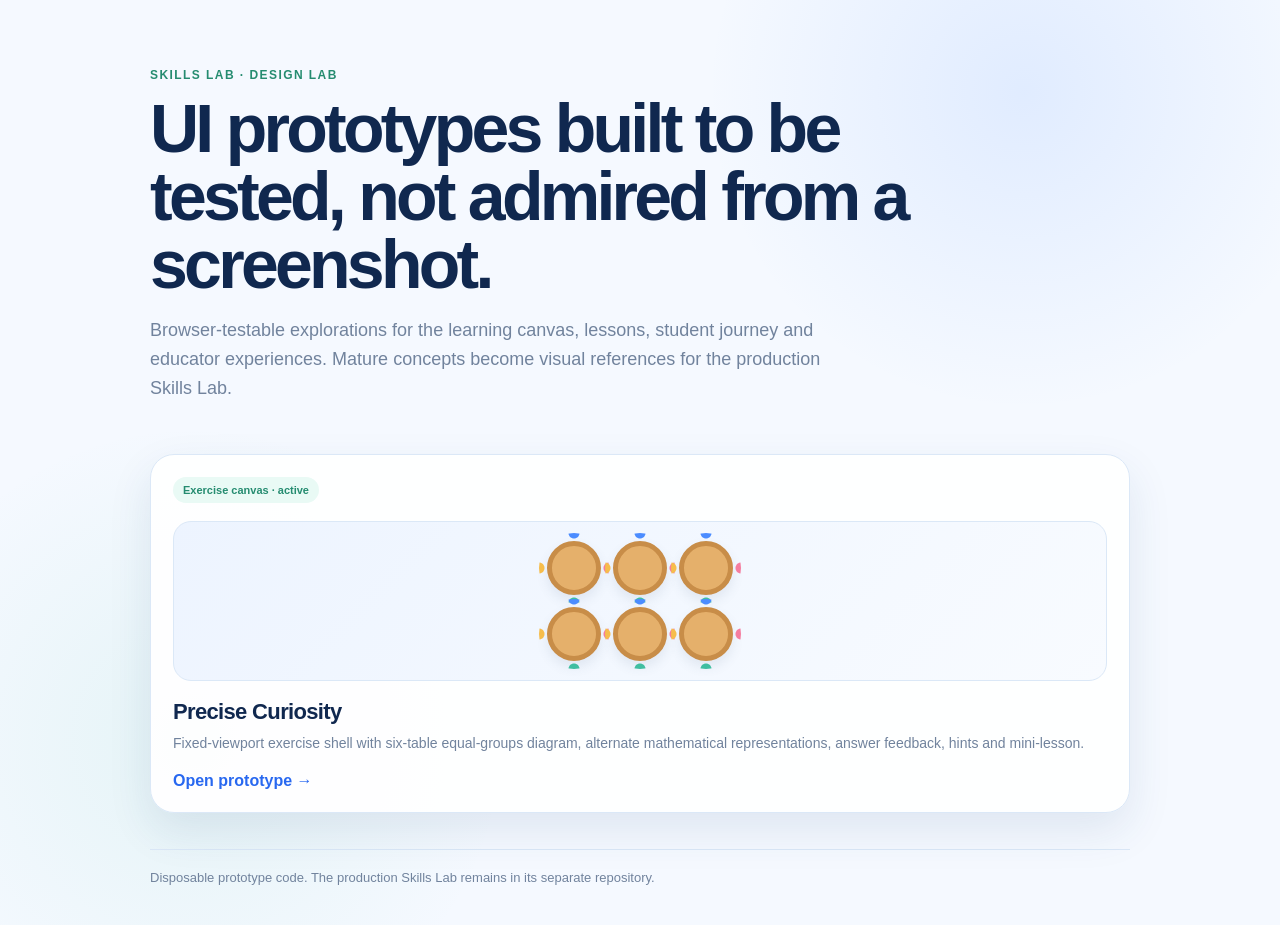
==== index.html @ cfadf21e "Add prototype catalogue landing page" ====
<!doctype html>
<html lang="en">
<head>
  <meta charset="utf-8" />
  <meta name="viewport" content="width=device-width, initial-scale=1" />
  <title>Skills Lab UI Prototypes</title>
  <style>
    :root{--ink:#10284f;--muted:#71839d;--line:#dbe8f7;--canvas:#f5f9ff;--surface:#fff;--blue:#2868f0;--mint:#40bea1;--yellow:#f6bd4c;--shadow:0 18px 44px rgba(33,72,122,.10)}
    *{box-sizing:border-box} body{margin:0;font-family:Inter,ui-sans-serif,-apple-system,BlinkMacSystemFont,"Segoe UI",sans-serif;color:var(--ink);background:radial-gradient(circle at 80% 10%,rgba(75,140,255,.12),transparent 24%),radial-gradient(circle at 15% 80%,rgba(64,190,161,.09),transparent 24%),var(--canvas);min-height:100vh;padding:40px 20px}
    main{max-width:980px;margin:0 auto}.eyebrow{font-size:12px;font-weight:850;letter-spacing:.12em;text-transform:uppercase;color:#258c70}.hero{padding:28px 0 34px}h1{font-size:clamp(36px,7vw,68px);line-height:1;letter-spacing:-.055em;margin:12px 0 18px;max-width:760px}.lead{color:var(--muted);font-size:18px;line-height:1.6;max-width:680px}.grid{display:grid;grid-template-columns:repeat(auto-fit,minmax(260px,1fr));gap:18px}.card{background:rgba(255,255,255,.94);border:1px solid var(--line);border-radius:24px;padding:22px;box-shadow:var(--shadow);text-decoration:none;color:inherit;transition:.18s ease}.card:hover{transform:translateY(-2px);border-color:#a8c8ff}.badge{display:inline-flex;align-items:center;gap:8px;background:#e9faf5;color:#258c70;border-radius:999px;padding:7px 10px;font-size:11px;font-weight:850}.visual{height:160px;border-radius:18px;margin:18px 0;background:linear-gradient(135deg,#edf4ff,#f8fbff);border:1px solid var(--line);display:grid;place-items:center;overflow:hidden}.tables{display:grid;grid-template-columns:repeat(3,54px);gap:12px}.table{width:54px;height:54px;border-radius:50%;background:#e5b06b;border:5px solid #c88d48;box-shadow:0 6px 12px rgba(65,84,115,.10);position:relative}.table:before{content:"";position:absolute;inset:-13px;border-radius:50%;background:radial-gradient(circle at 50% 0,#4b8cff 0 5px,transparent 6px),radial-gradient(circle at 100% 50%,#f57d9f 0 5px,transparent 6px),radial-gradient(circle at 50% 100%,#40bea1 0 5px,transparent 6px),radial-gradient(circle at 0 50%,#f6bd4c 0 5px,transparent 6px)}h2{font-size:22px;letter-spacing:-.03em;margin:0 0 8px}.meta{color:var(--muted);font-size:14px;line-height:1.5}.open{display:inline-flex;margin-top:18px;color:var(--blue);font-weight:850;align-items:center;gap:6px}.footer{margin-top:36px;padding-top:20px;border-top:1px solid var(--line);color:var(--muted);font-size:13px}
  </style>
</head>
<body>
  <main>
    <section class="hero">
      <div class="eyebrow">Skills Lab · Design Lab</div>
      <h1>UI prototypes built to be tested, not admired from a screenshot.</h1>
      <p class="lead">Browser-testable explorations for the learning canvas, lessons, student journey and educator experiences. Mature concepts become visual references for the production Skills Lab.</p>
    </section>
    <section class="grid" aria-label="Available prototypes">
      <a class="card" href="./prototypes/precise-curiosity/">
        <span class="badge">Exercise canvas · active</span>
        <div class="visual" aria-hidden="true"><div class="tables"><span class="table"></span><span class="table"></span><span class="table"></span><span class="table"></span><span class="table"></span><span class="table"></span></div></div>
        <h2>Precise Curiosity</h2>
        <div class="meta">Fixed-viewport exercise shell with six-table equal-groups diagram, alternate mathematical representations, answer feedback, hints and mini-lesson.</div>
        <span class="open">Open prototype →</span>
      </a>
    </section>
    <div class="footer">Disposable prototype code. The production Skills Lab remains in its separate repository.</div>
  </main>
</body>
</html>
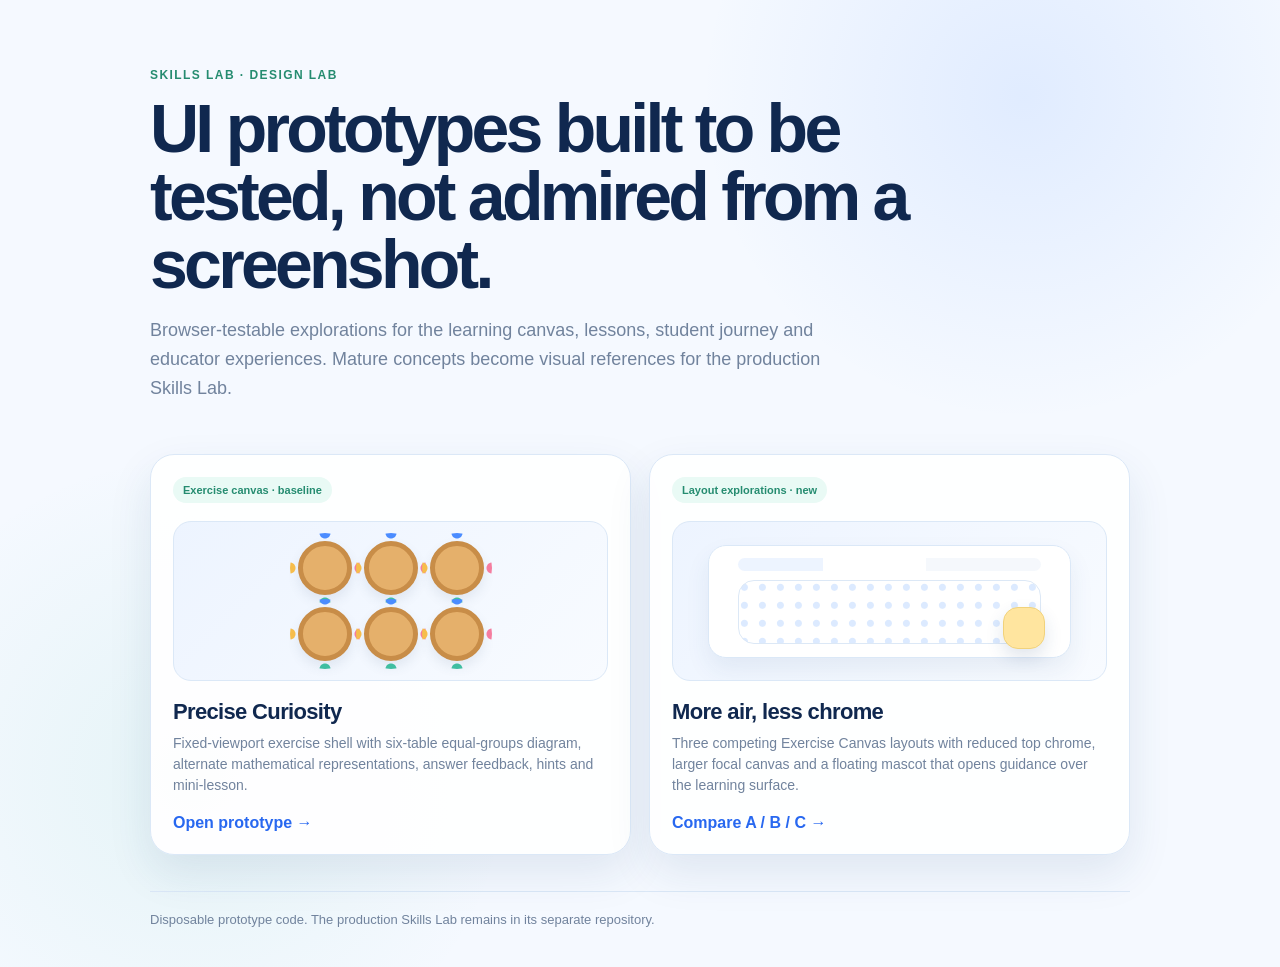
==== commit 1a48158f: "Add layout exploration gallery to prototype catalog" ====
--- a/index.html
+++ b/index.html
@@ -7,7 +7,7 @@
   <style>
     :root{--ink:#10284f;--muted:#71839d;--line:#dbe8f7;--canvas:#f5f9ff;--surface:#fff;--blue:#2868f0;--mint:#40bea1;--yellow:#f6bd4c;--shadow:0 18px 44px rgba(33,72,122,.10)}
     *{box-sizing:border-box} body{margin:0;font-family:Inter,ui-sans-serif,-apple-system,BlinkMacSystemFont,"Segoe UI",sans-serif;color:var(--ink);background:radial-gradient(circle at 80% 10%,rgba(75,140,255,.12),transparent 24%),radial-gradient(circle at 15% 80%,rgba(64,190,161,.09),transparent 24%),var(--canvas);min-height:100vh;padding:40px 20px}
-    main{max-width:980px;margin:0 auto}.eyebrow{font-size:12px;font-weight:850;letter-spacing:.12em;text-transform:uppercase;color:#258c70}.hero{padding:28px 0 34px}h1{font-size:clamp(36px,7vw,68px);line-height:1;letter-spacing:-.055em;margin:12px 0 18px;max-width:760px}.lead{color:var(--muted);font-size:18px;line-height:1.6;max-width:680px}.grid{display:grid;grid-template-columns:repeat(auto-fit,minmax(260px,1fr));gap:18px}.card{background:rgba(255,255,255,.94);border:1px solid var(--line);border-radius:24px;padding:22px;box-shadow:var(--shadow);text-decoration:none;color:inherit;transition:.18s ease}.card:hover{transform:translateY(-2px);border-color:#a8c8ff}.badge{display:inline-flex;align-items:center;gap:8px;background:#e9faf5;color:#258c70;border-radius:999px;padding:7px 10px;font-size:11px;font-weight:850}.visual{height:160px;border-radius:18px;margin:18px 0;background:linear-gradient(135deg,#edf4ff,#f8fbff);border:1px solid var(--line);display:grid;place-items:center;overflow:hidden}.tables{display:grid;grid-template-columns:repeat(3,54px);gap:12px}.table{width:54px;height:54px;border-radius:50%;background:#e5b06b;border:5px solid #c88d48;box-shadow:0 6px 12px rgba(65,84,115,.10);position:relative}.table:before{content:"";position:absolute;inset:-13px;border-radius:50%;background:radial-gradient(circle at 50% 0,#4b8cff 0 5px,transparent 6px),radial-gradient(circle at 100% 50%,#f57d9f 0 5px,transparent 6px),radial-gradient(circle at 50% 100%,#40bea1 0 5px,transparent 6px),radial-gradient(circle at 0 50%,#f6bd4c 0 5px,transparent 6px)}h2{font-size:22px;letter-spacing:-.03em;margin:0 0 8px}.meta{color:var(--muted);font-size:14px;line-height:1.5}.open{display:inline-flex;margin-top:18px;color:var(--blue);font-weight:850;align-items:center;gap:6px}.footer{margin-top:36px;padding-top:20px;border-top:1px solid var(--line);color:var(--muted);font-size:13px}
+    main{max-width:980px;margin:0 auto}.eyebrow{font-size:12px;font-weight:850;letter-spacing:.12em;text-transform:uppercase;color:#258c70}.hero{padding:28px 0 34px}h1{font-size:clamp(36px,7vw,68px);line-height:1;letter-spacing:-.055em;margin:12px 0 18px;max-width:760px}.lead{color:var(--muted);font-size:18px;line-height:1.6;max-width:680px}.grid{display:grid;grid-template-columns:repeat(auto-fit,minmax(260px,1fr));gap:18px}.card{background:rgba(255,255,255,.94);border:1px solid var(--line);border-radius:24px;padding:22px;box-shadow:var(--shadow);text-decoration:none;color:inherit;transition:.18s ease}.card:hover{transform:translateY(-2px);border-color:#a8c8ff}.badge{display:inline-flex;align-items:center;gap:8px;background:#e9faf5;color:#258c70;border-radius:999px;padding:7px 10px;font-size:11px;font-weight:850}.visual{height:160px;border-radius:18px;margin:18px 0;background:linear-gradient(135deg,#edf4ff,#f8fbff);border:1px solid var(--line);display:grid;place-items:center;overflow:hidden}.tables{display:grid;grid-template-columns:repeat(3,54px);gap:12px}.table{width:54px;height:54px;border-radius:50%;background:#e5b06b;border:5px solid #c88d48;box-shadow:0 6px 12px rgba(65,84,115,.10);position:relative}.table:before{content:"";position:absolute;inset:-13px;border-radius:50%;background:radial-gradient(circle at 50% 0,#4b8cff 0 5px,transparent 6px),radial-gradient(circle at 100% 50%,#f57d9f 0 5px,transparent 6px),radial-gradient(circle at 50% 100%,#40bea1 0 5px,transparent 6px),radial-gradient(circle at 0 50%,#f6bd4c 0 5px,transparent 6px)}.layout-preview{width:84%;height:72%;border:1px solid var(--line);border-radius:18px;background:#fff;position:relative;box-shadow:0 12px 24px rgba(33,72,122,.08)}.layout-preview:before{content:"";position:absolute;left:8%;right:8%;top:11%;height:12%;border-radius:999px;background:linear-gradient(90deg,#edf4ff 0 28%,transparent 28% 62%,#f5f8fc 62%)}.layout-preview:after{content:"";position:absolute;left:8%;right:8%;top:31%;bottom:12%;border-radius:16px;border:1px solid #dce8f6;background:radial-gradient(circle at 30% 35%,#dceaff 0 3px,transparent 4px);background-size:18px 18px}.helper-dot{position:absolute;right:7%;bottom:7%;width:42px;height:42px;border-radius:15px;background:#ffe59f;border:1px solid #f1d27b;z-index:2;box-shadow:0 8px 18px rgba(33,72,122,.14)}h2{font-size:22px;letter-spacing:-.03em;margin:0 0 8px}.meta{color:var(--muted);font-size:14px;line-height:1.5}.open{display:inline-flex;margin-top:18px;color:var(--blue);font-weight:850;align-items:center;gap:6px}.footer{margin-top:36px;padding-top:20px;border-top:1px solid var(--line);color:var(--muted);font-size:13px}
   </style>
 </head>
 <body>
@@ -19,11 +19,18 @@
     </section>
     <section class="grid" aria-label="Available prototypes">
       <a class="card" href="./prototypes/precise-curiosity/">
-        <span class="badge">Exercise canvas · active</span>
+        <span class="badge">Exercise canvas · baseline</span>
         <div class="visual" aria-hidden="true"><div class="tables"><span class="table"></span><span class="table"></span><span class="table"></span><span class="table"></span><span class="table"></span><span class="table"></span></div></div>
         <h2>Precise Curiosity</h2>
         <div class="meta">Fixed-viewport exercise shell with six-table equal-groups diagram, alternate mathematical representations, answer feedback, hints and mini-lesson.</div>
         <span class="open">Open prototype →</span>
+      </a>
+      <a class="card" href="./prototypes/layout-explorations/">
+        <span class="badge">Layout explorations · new</span>
+        <div class="visual" aria-hidden="true"><div class="layout-preview"><span class="helper-dot"></span></div></div>
+        <h2>More air, less chrome</h2>
+        <div class="meta">Three competing Exercise Canvas layouts with reduced top chrome, larger focal canvas and a floating mascot that opens guidance over the learning surface.</div>
+        <span class="open">Compare A / B / C →</span>
       </a>
     </section>
     <div class="footer">Disposable prototype code. The production Skills Lab remains in its separate repository.</div>
